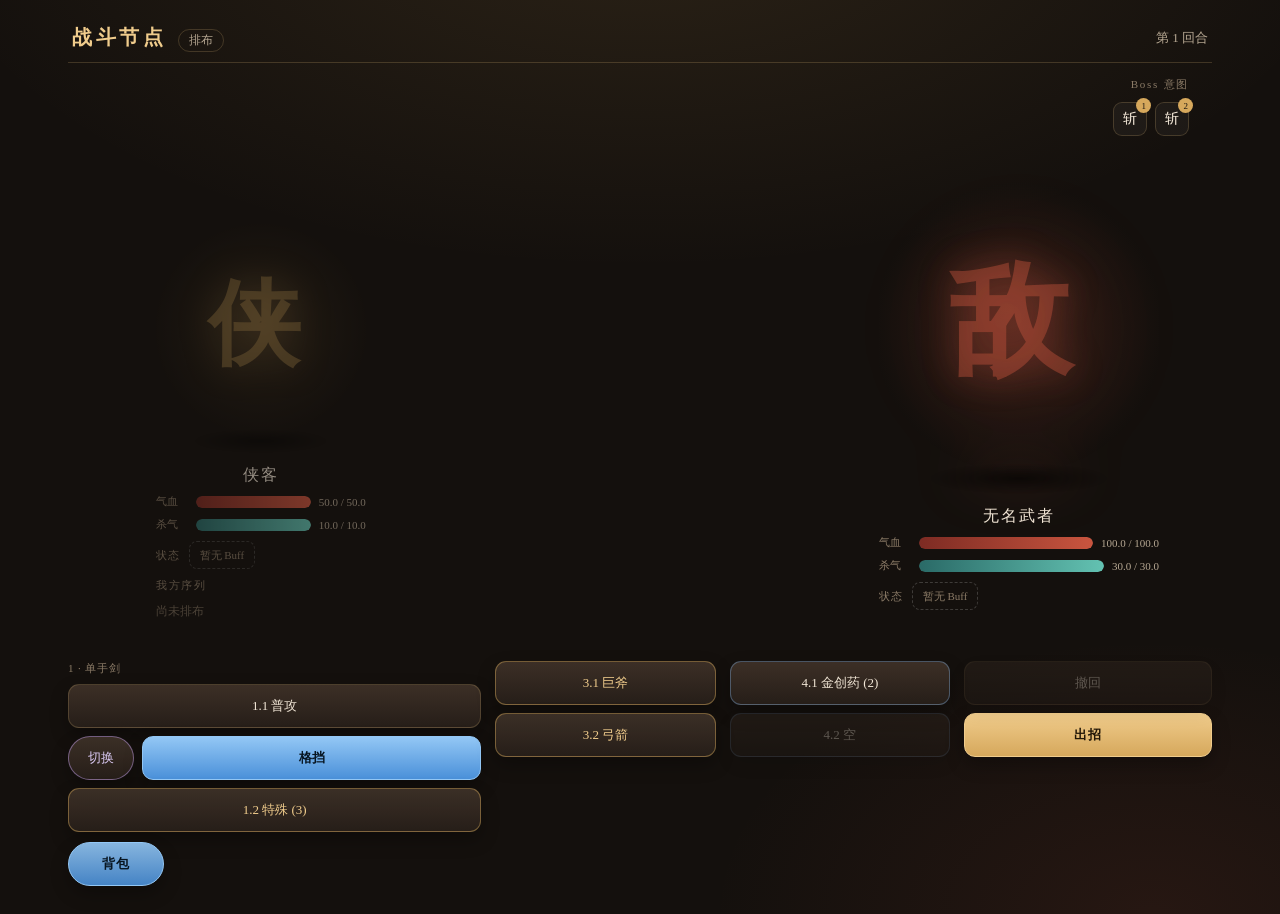
==== index.html @ 7aedd08f "feat: 战斗节点 V0.1 核心逻辑、背包与尖塔式 UI" ====
<!DOCTYPE html>
<html lang="zh-CN">
  <head>
    <meta charset="UTF-8" />
    <meta name="viewport" content="width=device-width, initial-scale=1, viewport-fit=cover" />
    <title>战斗节点</title>
    <link rel="stylesheet" href="src/styles/base.css" />
    <link rel="stylesheet" href="src/styles/battle.css" />
    <link rel="stylesheet" href="src/styles/inventory.css" />
    <link rel="stylesheet" href="src/styles/responsive.css" />
  </head>
  <body>
    <div id="app"></div>
    <script type="module" src="src/main.js"></script>
  </body>
</html>
---- src/styles/base.css ----
:root {
  --bg: #14100d;
  --bg-soft: #1f1915;
  --panel: #241d18;
  --panel-soft: #2c231d;
  --line: rgba(214, 176, 116, 0.22);
  --line-strong: rgba(214, 176, 116, 0.45);
  --ink: #f1e6d6;
  --ink-dim: #b7a893;
  --ink-muted: #8a7a66;
  --gold: #d6a85c;
  --gold-soft: #f0cc8c;
  --red: #c9553f;
  --red-deep: #7d2b23;
  --jade: #63c2b2;
  --blue: #4a90d9;
  --blue-soft: #93c7f5;
  --shadow: 0 18px 40px rgba(0, 0, 0, 0.45);
  --radius: 16px;
}

* {
  box-sizing: border-box;
}

html,
body {
  margin: 0;
  padding: 0;
}

body {
  min-height: 100vh;
  overflow-x: hidden;
  color: var(--ink);
  font-family: "Noto Serif SC", "Songti SC", "STSong", "SimSun", serif;
  background:
    radial-gradient(1200px 600px at 50% -10%, rgba(214, 168, 92, 0.12), transparent 60%),
    radial-gradient(800px 500px at 90% 100%, rgba(201, 85, 63, 0.1), transparent 55%),
    var(--bg);
}

button {
  font: inherit;
  color: inherit;
  -webkit-tap-highlight-color: transparent;
}

img {
  max-width: 100%;
}

.hidden {
  display: none !important;
}

#app {
  min-height: 100vh;
}

.boot-error {
  max-width: 720px;
  margin: 15vh auto;
  padding: 24px;
  border: 1px solid var(--line-strong);
  border-radius: var(--radius);
  background: var(--panel);
  line-height: 1.7;
}

.boot-error h1 {
  margin: 0 0 10px;
  font-size: 20px;
  color: var(--gold-soft);
}

.boot-error pre {
  margin: 0;
  white-space: pre-wrap;
  word-break: break-word;
  font-family: ui-monospace, "Cascadia Code", Consolas, monospace;
  font-size: 13px;
  color: var(--ink-dim);
}
---- src/styles/battle.css ----
.battle-shell {
  width: 100%;
  max-width: 1180px;
  min-height: 100vh;
  margin: 0 auto;
  padding: 20px 18px 28px;
  display: flex;
  flex-direction: column;
  gap: 14px;
}

/* ---- 顶栏 ---- */
.battle-header {
  display: flex;
  align-items: center;
  justify-content: space-between;
  gap: 12px;
  padding: 4px 4px 10px;
  border: none;
  border-bottom: 1px solid var(--line);
  border-radius: 0;
  background: none;
  box-shadow: none;
}

.battle-header__title {
  display: flex;
  align-items: baseline;
  gap: 12px;
  min-width: 0;
}

.battle-title {
  margin: 0;
  font-size: 20px;
  letter-spacing: 0.18em;
  color: var(--gold-soft);
  white-space: nowrap;
}

.battle-phase {
  font-size: 12px;
  padding: 2px 10px;
  border-radius: 999px;
  border: 1px solid var(--line);
  color: var(--ink-dim);
  white-space: nowrap;
}

.battle-turn {
  font-size: 13px;
  color: var(--ink-dim);
  font-variant-numeric: tabular-nums;
  white-space: nowrap;
}

.battle-header__meta {
  display: flex;
  align-items: center;
  gap: 10px;
}

/* ---- 战场：无边框立绘，玩家左下、Boss 右上 ---- */
.battle-arena {
  position: relative;
  flex: 1;
  min-height: 560px;
  padding: 0 2%;
}

.fighter {
  --portrait-w: 230px;
  position: absolute;
  display: flex;
  flex-direction: column;
  align-items: center;
  gap: 10px;
  width: min(340px, 42%);
  min-width: 0;
  transition: opacity 0.25s ease;
}

.fighter--player {
  --portrait-w: 210px;
  left: 2%;
  bottom: 0;
}

.fighter--boss {
  --portrait-w: 280px;
  right: 2%;
  top: 0;
}

.fighter__panel {
  display: flex;
  flex-direction: column;
  gap: 8px;
  width: min(100%, var(--portrait-w));
  min-width: 0;
}

.fighter.is-dim {
  opacity: 0.58;
}

/* 行动方：立绘发光，不再画框 */
.fighter.is-active .portrait {
  filter: drop-shadow(0 0 24px rgba(214, 168, 92, 0.35));
}

.fighter--boss.is-active .portrait {
  filter: drop-shadow(0 0 24px rgba(201, 85, 63, 0.38));
}

/* 受击：立绘白闪 */
.fighter.is-hit .portrait {
  animation: hit-flash 0.32s ease-out;
}

@keyframes hit-flash {
  0% {
    filter: brightness(2.4) saturate(0.4);
  }
  100% {
    filter: none;
  }
}

.fighter__head {
  display: flex;
  align-items: center;
  justify-content: center;
  gap: 8px;
}

.fighter__name {
  font-size: 16px;
  letter-spacing: 0.12em;
  color: var(--ink);
}

.badge {
  font-size: 11px;
  padding: 3px 10px;
  border-radius: 999px;
  border: 1px solid transparent;
  white-space: nowrap;
}

.badge--break {
  color: #ffd9c2;
  border-color: rgba(201, 85, 63, 0.6);
  background: rgba(201, 85, 63, 0.18);
}

.portrait {
  position: relative;
  width: min(100%, var(--portrait-w));
  aspect-ratio: 4 / 5;
  display: grid;
  place-items: center;
  overflow: visible;
  border: none;
  border-radius: 0;
  background: radial-gradient(circle at 50% 52%, rgba(214, 168, 92, 0.14), transparent 64%);
}

/* 立绘脚下的投影，替代原来的卡片边框 */
.portrait::after {
  content: "";
  position: absolute;
  left: 50%;
  bottom: 2px;
  width: 64%;
  height: 9%;
  transform: translateX(-50%);
  border-radius: 50%;
  background: radial-gradient(ellipse at center, rgba(0, 0, 0, 0.55), transparent 70%);
  pointer-events: none;
  z-index: 0;
}

.portrait__img {
  position: relative;
  z-index: 1;
  width: 100%;
  height: 100%;
  object-fit: contain;
  display: block;
}

.portrait__img.is-missing {
  display: none;
}

.portrait__fallback {
  position: relative;
  z-index: 1;
  font-size: calc(var(--portrait-w) * 0.44);
  font-weight: 700;
  letter-spacing: 0.14em;
  color: rgba(214, 168, 92, 0.38);
  text-shadow: 0 0 36px rgba(214, 168, 92, 0.25);
  user-select: none;
}

.fighter--boss .portrait {
  background: radial-gradient(circle at 50% 52%, rgba(201, 85, 63, 0.16), transparent 64%);
}

.fighter--boss .portrait__fallback {
  color: rgba(201, 85, 63, 0.42);
  text-shadow: 0 0 36px rgba(201, 85, 63, 0.28);
}

/* ---- 状态条 ---- */
.status-bars {
  display: flex;
  flex-direction: column;
  gap: 8px;
}

.stat {
  display: grid;
  grid-template-columns: 32px minmax(0, 1fr) auto;
  align-items: center;
  gap: 8px;
}

.stat__label {
  font-size: 11px;
  color: var(--ink-muted);
  white-space: nowrap;
}

.stat__track {
  height: 12px;
  border-radius: 999px;
  background: rgba(255, 255, 255, 0.07);
  overflow: hidden;
}

.stat__fill {
  height: 100%;
  width: 100%;
  border-radius: inherit;
  transition: width 0.35s ease;
}

.stat__fill--hp {
  background: linear-gradient(90deg, var(--red-deep), var(--red));
}

.stat__fill--rage {
  background: linear-gradient(90deg, #2a6a67, var(--jade));
}

.stat__value {
  font-size: 11px;
  color: var(--ink-dim);
  font-variant-numeric: tabular-nums;
  white-space: nowrap;
}

/* ---- Buff 展示位 ---- */
.fighter__buffs {
  min-width: 0;
}

.buff-bar {
  display: flex;
  align-items: center;
  gap: 8px;
  min-height: 30px;
  min-width: 0;
}

.buff-bar__title {
  font-size: 11px;
  letter-spacing: 0.12em;
  color: var(--ink-muted);
  white-space: nowrap;
}

.buff-bar__list {
  display: flex;
  flex-wrap: wrap;
  align-items: center;
  gap: 6px;
  min-width: 0;
}

.buff-bar__empty {
  display: inline-flex;
  align-items: center;
  min-height: 28px;
  padding: 0 10px;
  border: 1px dashed rgba(255, 255, 255, 0.18);
  border-radius: 8px;
  font-size: 11px;
  color: var(--ink-muted);
  outline: none;
}

.buff-chip {
  width: 30px;
  height: 30px;
  display: inline-grid;
  place-items: center;
  border-radius: 8px;
  border: 1px solid var(--line-strong);
  background: rgba(214, 168, 92, 0.14);
  color: var(--gold-soft);
  font-size: 13px;
  cursor: default;
  outline: none;
}

.buff-chip:hover,
.buff-chip:focus-visible,
.buff-bar__empty:hover,
.buff-bar__empty:focus-visible {
  border-color: var(--gold-soft);
  box-shadow: 0 0 10px rgba(214, 168, 92, 0.3);
}

/* ---- Tooltip ---- */
.tooltip {
  position: fixed;
  top: 0;
  left: 0;
  z-index: 90;
  max-width: 240px;
  padding: 8px 10px;
  border-radius: 8px;
  border: 1px solid var(--line-strong);
  background: rgba(15, 12, 10, 0.96);
  box-shadow: var(--shadow);
  font-size: 12px;
  line-height: 1.5;
  color: var(--ink);
  pointer-events: none;
  opacity: 0;
  transition: opacity 0.12s ease;
}

.tooltip.is-visible {
  opacity: 1;
}

.tooltip__line {
  white-space: nowrap;
}

.tooltip__line:first-child {
  color: var(--gold-soft);
}

.tooltip__line + .tooltip__line {
  color: var(--ink-dim);
}

/* ---- 序列 ---- */
.sequence {
  min-width: 0;
}

.sequence__title {
  font-size: 11px;
  letter-spacing: 0.16em;
  color: var(--ink-muted);
  margin-bottom: 6px;
}

.sequence__list {
  display: flex;
  flex-wrap: wrap;
  gap: 8px;
  min-height: 38px;
  padding-top: 4px;
  align-content: flex-start;
}

.sequence__empty {
  font-size: 12px;
  color: var(--ink-muted);
  opacity: 0.8;
  align-self: center;
}

.sequence-chip {
  position: relative;
  flex: 0 0 auto;
  width: 34px;
  height: 34px;
  display: inline-grid;
  place-items: center;
  border-radius: 9px;
  border: 1px solid var(--line);
  background: rgba(255, 255, 255, 0.04);
  cursor: default;
  outline: none;
}

.sequence-chip:focus-visible {
  border-color: var(--gold-soft);
}

.sequence-chip__icon {
  font-size: 14px;
  line-height: 1;
  color: var(--ink);
}

.sequence-chip__seq {
  position: absolute;
  top: -5px;
  right: -5px;
  min-width: 15px;
  height: 15px;
  padding: 0 2px;
  border-radius: 999px;
  display: inline-grid;
  place-items: center;
  font-size: 9px;
  color: #17120e;
  background: var(--gold);
  font-variant-numeric: tabular-nums;
}

.sequence-chip--special {
  border-color: rgba(214, 168, 92, 0.6);
}

.sequence-chip--special .sequence-chip__icon {
  color: var(--gold-soft);
}

.sequence-chip--defend {
  border-color: rgba(99, 194, 178, 0.5);
}

.sequence-chip--defend .sequence-chip__icon {
  color: var(--jade);
}

.sequence-chip--item {
  border-color: rgba(126, 168, 214, 0.5);
}

.sequence-chip--item .sequence-chip__icon {
  color: #9fc0e6;
}

.sequence-chip--switch {
  border-color: rgba(178, 146, 214, 0.5);
}

.sequence-chip--switch .sequence-chip__icon {
  color: #c6aae6;
}

.sequence-chip.is-current {
  animation: chip-pulse 0.55s ease-in-out infinite alternate;
  border-color: var(--gold-soft);
  background: rgba(214, 168, 92, 0.18);
}

@keyframes chip-pulse {
  from {
    box-shadow: 0 0 0 rgba(214, 168, 92, 0);
  }
  to {
    box-shadow: 0 0 14px rgba(214, 168, 92, 0.6);
  }
}

/* ---- Boss 意图：贴在立绘上方 ---- */
.fighter__intent {
  width: 100%;
}

.fighter--boss .fighter__intent .sequence__title {
  text-align: right;
}

.fighter--boss .fighter__intent .sequence__list {
  justify-content: flex-end;
}

/* ---- 飘字反馈 ---- */
.feedback-layer {
  position: fixed;
  inset: 0;
  display: flex;
  align-items: center;
  justify-content: center;
  pointer-events: none;
  z-index: 20;
}

.feedback-toast {
  position: absolute;
  padding: 7px 20px;
  border-radius: 999px;
  border: 1px solid var(--line);
  background: rgba(15, 12, 10, 0.82);
  font-size: 15px;
  letter-spacing: 0.08em;
  animation: toast-float 0.9s ease-out forwards;
}

.feedback-toast--damage {
  color: #ff9d84;
  border-color: rgba(201, 85, 63, 0.6);
}

.feedback-toast--heal {
  color: #9fe6b2;
  border-color: rgba(112, 196, 133, 0.6);
}

.feedback-toast--block {
  color: var(--jade);
  border-color: rgba(99, 194, 178, 0.6);
}

.feedback-toast--combo {
  color: var(--gold-soft);
  border-color: var(--line-strong);
  font-size: 17px;
}

.feedback-toast--skip {
  color: var(--ink-muted);
}

@keyframes toast-float {
  0% {
    opacity: 0;
    transform: translateY(14px) scale(0.92);
  }
  22% {
    opacity: 1;
    transform: translateY(0) scale(1);
  }
  100% {
    opacity: 0;
    transform: translateY(-38px) scale(1);
  }
}

/* ---- 操作面板：无外框，按钮直接浮在战场背景上 ---- */
.action-shell {
  margin-top: auto;
}

.action-panel {
  display: grid;
  grid-template-columns:
    minmax(160px, 1.5fr)
    minmax(84px, 0.8fr)
    minmax(84px, 0.8fr)
    minmax(96px, 0.9fr);
  gap: 10px 14px;
  align-items: stretch;
  padding: 10px 0 0;
  border: none;
  border-radius: 0;
  background: none;
  box-shadow: none;
}

.panel-section {
  display: flex;
  flex-direction: column;
  gap: 8px;
  min-width: 0;
}

.panel-stack {
  display: flex;
  flex-direction: column;
  gap: 8px;
  min-width: 0;
}

.panel-weapon__row {
  display: flex;
  gap: 8px;
  min-width: 0;
}

.panel-slot__title {
  font-size: 11px;
  color: var(--ink-muted);
  letter-spacing: 0.08em;
  overflow: hidden;
  text-overflow: ellipsis;
  white-space: nowrap;
}

.action-button {
  flex: 1 1 auto;
  min-width: 58px;
  min-height: 44px;
  padding: 6px 10px;
  border-radius: 11px;
  border: 1px solid var(--line);
  background: linear-gradient(180deg, rgba(64, 51, 41, 0.9), rgba(40, 32, 26, 0.9));
  box-shadow: 0 8px 18px rgba(0, 0, 0, 0.28);
  color: var(--ink);
  font-size: 13px;
  cursor: pointer;
  transition: transform 0.12s ease, border-color 0.15s ease, background 0.15s ease;
}

.action-button:hover:not(:disabled) {
  border-color: var(--line-strong);
  background: linear-gradient(180deg, rgba(80, 64, 50, 0.95), rgba(48, 38, 31, 0.95));
}

.action-button:active:not(:disabled) {
  transform: translateY(1px);
}

.action-button.is-disabled,
.action-button:disabled {
  opacity: 0.32;
  cursor: not-allowed;
}

.action-button--special {
  border-color: rgba(214, 168, 92, 0.45);
  color: var(--gold-soft);
}

.action-button--item {
  border-color: rgba(126, 168, 214, 0.4);
}

/* 切换：小圆角胶囊，夹在 1.1 与 1.2 之间 */
.action-button--switch {
  flex: 0 0 auto;
  min-width: 66px;
  border-radius: 999px;
  border-color: rgba(178, 146, 214, 0.55);
  color: #d9c8f2;
}

/* 格挡：蓝色实心，与线框图的主色按钮一致 */
.action-button--defend {
  background: linear-gradient(180deg, var(--blue-soft), var(--blue));
  border-color: var(--blue-soft);
  color: #071521;
  font-weight: 700;
}

.action-button--defend:hover:not(:disabled) {
  background: linear-gradient(180deg, #aed7fa, #5a9fe4);
  border-color: #aed7fa;
}

/* 背包：操作区左下角的小号蓝色入口 */
.action-button--bag {
  flex: 0 0 auto;
  align-self: flex-start;
  min-width: 96px;
  min-height: 44px;
  margin-top: 2px;
  border-radius: 999px;
  background: linear-gradient(180deg, rgba(147, 199, 245, 0.9), rgba(74, 144, 217, 0.9));
  border-color: var(--blue-soft);
  color: #071521;
  font-weight: 700;
  letter-spacing: 0.1em;
}

.action-button--bag:hover:not(:disabled) {
  background: linear-gradient(180deg, #aed7fa, #5a9fe4);
  border-color: #aed7fa;
}

.action-button--submit {
  background: linear-gradient(180deg, var(--gold-soft), var(--gold));
  border-color: var(--gold-soft);
  color: #221708;
  font-weight: 700;
  letter-spacing: 0.1em;
}

.action-button--submit:hover:not(:disabled) {
  background: linear-gradient(180deg, #f6d79f, var(--gold-soft));
  border-color: #f6d79f;
}

.action-button--submit:disabled {
  color: #3a2c14;
}

/* ---- 结果 ---- */
.result-overlay {
  position: fixed;
  inset: 0;
  z-index: 30;
  display: grid;
  place-items: center;
  padding: 24px;
  background: rgba(8, 6, 5, 0.8);
  backdrop-filter: blur(4px);
}

.result-card {
  width: min(360px, 100%);
  padding: 28px 24px;
  text-align: center;
  border: 1px solid var(--line-strong);
  border-radius: 20px;
  background: linear-gradient(180deg, rgba(48, 38, 31, 0.98), rgba(26, 21, 17, 0.98));
  box-shadow: var(--shadow);
}

.result-title {
  margin: 0 0 10px;
  font-size: 32px;
  letter-spacing: 0.3em;
  color: var(--gold-soft);
}

.result-desc {
  margin: 0 0 22px;
  font-size: 14px;
  color: var(--ink-dim);
}

.result-retry {
  min-width: 160px;
  min-height: 46px;
  border-radius: 12px;
  border: 1px solid var(--gold-soft);
  background: linear-gradient(180deg, var(--gold-soft), var(--gold));
  color: #221708;
  font-weight: 700;
  cursor: pointer;
}
---- src/styles/inventory.css ----
/* 背包：两栏布局 + 右键菜单，风格沿用战斗界面的暗金主题。 */

body.inventory-open {
  overflow: hidden;
}

.inventory-overlay {
  position: fixed;
  inset: 0;
  z-index: 55;
  display: flex;
  align-items: center;
  justify-content: center;
  padding: 16px;
  background: rgba(8, 6, 5, 0.72);
  backdrop-filter: blur(2px);
}

.inventory-panel {
  display: flex;
  flex-direction: column;
  width: min(960px, 100%);
  max-height: min(760px, calc(100vh - 32px));
  border: 1px solid var(--line-strong);
  border-radius: var(--radius);
  background: linear-gradient(180deg, var(--panel-soft), var(--panel));
  box-shadow: var(--shadow);
  overflow: hidden;
}

.inventory-header {
  display: flex;
  align-items: center;
  justify-content: space-between;
  gap: 12px;
  padding: 14px 16px;
  border-bottom: 1px solid var(--line);
}

.inventory-header__title {
  display: flex;
  align-items: baseline;
  gap: 10px;
  min-width: 0;
}

.inventory-header h2 {
  margin: 0;
  font-size: 18px;
  letter-spacing: 0.14em;
  color: var(--gold-soft);
  white-space: nowrap;
}

.inventory-header__hint {
  font-size: 12px;
  color: var(--ink-muted);
  overflow: hidden;
  text-overflow: ellipsis;
  white-space: nowrap;
}

.inventory-close {
  flex: 0 0 auto;
  min-width: 44px;
  min-height: 44px;
  padding: 0 14px;
  border: 1px solid var(--line);
  border-radius: 10px;
  background: rgba(255, 255, 255, 0.04);
  color: var(--ink-dim);
  cursor: pointer;
}

.inventory-close:hover,
.inventory-close:focus-visible {
  border-color: var(--gold-soft);
  color: var(--ink);
  outline: none;
}

.inventory-body {
  display: grid;
  grid-template-columns: minmax(0, 1.25fr) minmax(0, 1fr);
  gap: 14px;
  padding: 14px 16px 18px;
  min-height: 0;
  overflow: hidden;
}

.inventory-column {
  display: flex;
  flex-direction: column;
  gap: 10px;
  min-height: 0;
  min-width: 0;
}

.inventory-column--stock {
  border-right: 1px solid var(--line);
  padding-right: 14px;
}

.inventory-filters {
  display: flex;
  flex-wrap: wrap;
  gap: 6px;
  flex: 0 0 auto;
}

.inventory-filter {
  min-height: 34px;
  padding: 0 12px;
  border: 1px solid var(--line);
  border-radius: 999px;
  background: rgba(255, 255, 255, 0.03);
  color: var(--ink-dim);
  font-size: 12px;
  cursor: pointer;
}

.inventory-filter:hover {
  border-color: var(--line-strong);
  color: var(--ink);
}

.inventory-filter.is-active {
  border-color: var(--gold);
  background: rgba(214, 168, 92, 0.18);
  color: var(--gold-soft);
}

.inventory-list {
  display: flex;
  flex-direction: column;
  gap: 8px;
  margin: 0;
  padding: 0 4px 4px 0;
  list-style: none;
  overflow-y: auto;
  min-height: 0;
}

.inventory-item {
  display: grid;
  grid-template-columns: 34px minmax(0, 1fr) 36px;
  align-items: center;
  gap: 10px;
  padding: 8px 10px;
  border: 1px solid var(--line);
  border-radius: 12px;
  background: rgba(255, 255, 255, 0.03);
  cursor: pointer;
  outline: none;
}

.inventory-item:hover,
.inventory-item:focus-visible {
  border-color: var(--line-strong);
  background: rgba(255, 255, 255, 0.06);
}

.inventory-item.is-selected {
  border-color: var(--gold);
  background: rgba(214, 168, 92, 0.12);
}

.inventory-item.is-equipped .inventory-item__meta {
  color: var(--jade);
}

.inventory-item__glyph {
  width: 34px;
  height: 34px;
  display: inline-grid;
  place-items: center;
  border-radius: 9px;
  border: 1px solid var(--line-strong);
  background: rgba(214, 168, 92, 0.14);
  color: var(--gold-soft);
  font-size: 14px;
}

.inventory-item__main {
  display: flex;
  flex-direction: column;
  gap: 2px;
  min-width: 0;
}

.inventory-item__name {
  font-size: 13px;
  overflow: hidden;
  text-overflow: ellipsis;
  white-space: nowrap;
}

.inventory-item__meta {
  font-size: 11px;
  color: var(--ink-muted);
}

.inventory-item__menu {
  width: 36px;
  height: 36px;
  border: 1px solid transparent;
  border-radius: 9px;
  background: transparent;
  color: var(--ink-muted);
  font-size: 16px;
  line-height: 1;
  cursor: pointer;
}

.inventory-item__menu:hover,
.inventory-item__menu:focus-visible {
  border-color: var(--line-strong);
  color: var(--ink);
  outline: none;
}

.inventory-empty {
  margin: 0;
  padding: 18px 6px;
  color: var(--ink-muted);
  font-size: 12px;
  text-align: center;
}

.inventory-section-title {
  margin: 0;
  font-size: 12px;
  letter-spacing: 0.14em;
  color: var(--ink-muted);
}

.inventory-equipment {
  display: flex;
  flex-direction: column;
  gap: 8px;
  flex: 0 0 auto;
}

.inventory-slot {
  display: flex;
  align-items: center;
  justify-content: space-between;
  gap: 10px;
  min-height: 44px;
  padding: 8px 12px;
  border: 1px solid var(--line);
  border-radius: 11px;
  background: rgba(255, 255, 255, 0.03);
  cursor: pointer;
  outline: none;
}

.inventory-slot:hover,
.inventory-slot:focus-visible,
.inventory-slot.is-selected {
  border-color: var(--line-strong);
  background: rgba(255, 255, 255, 0.06);
}

.inventory-slot__label {
  font-size: 11px;
  color: var(--ink-muted);
  letter-spacing: 0.08em;
  white-space: nowrap;
}

.inventory-slot__value {
  font-size: 13px;
  color: var(--gold-soft);
  overflow: hidden;
  text-overflow: ellipsis;
  white-space: nowrap;
}

.inventory-accessories {
  display: flex;
  flex-direction: column;
  gap: 6px;
  flex: 0 0 auto;
}

.inventory-subtitle {
  margin: 0;
  font-size: 12px;
  letter-spacing: 0.14em;
  color: var(--ink-muted);
}

.inventory-accessory-list {
  display: flex;
  flex-wrap: wrap;
  gap: 6px;
}

.inventory-accessory-chip {
  padding: 4px 10px;
  border: 1px solid var(--line-strong);
  border-radius: 999px;
  font-size: 12px;
  color: var(--gold-soft);
}

.inventory-accessory-empty {
  display: inline-flex;
  align-items: center;
  min-height: 30px;
  padding: 0 10px;
  border: 1px dashed rgba(255, 255, 255, 0.16);
  border-radius: 8px;
  font-size: 11px;
  color: var(--ink-muted);
}

.inventory-detail {
  display: flex;
  flex-direction: column;
  gap: 8px;
  min-height: 0;
  flex: 1 1 auto;
  padding-top: 4px;
  border-top: 1px solid var(--line);
}

.inventory-tabs {
  display: flex;
  gap: 4px;
  flex: 0 0 auto;
}

.inventory-tab {
  min-height: 34px;
  padding: 0 12px;
  border: 1px solid transparent;
  border-radius: 8px;
  background: transparent;
  color: var(--ink-muted);
  font-size: 12px;
  cursor: pointer;
}

.inventory-tab:hover:not(:disabled) {
  color: var(--ink);
}

.inventory-tab.is-active {
  border-color: var(--line-strong);
  background: rgba(214, 168, 92, 0.14);
  color: var(--gold-soft);
}

.inventory-tab:disabled {
  opacity: 0.32;
  cursor: not-allowed;
}

.inventory-detail__body {
  min-height: 0;
  overflow-y: auto;
  padding-right: 4px;
}

.inventory-detail__head {
  display: flex;
  align-items: baseline;
  justify-content: space-between;
  gap: 10px;
  margin-bottom: 8px;
}

.inventory-detail__head strong {
  font-size: 15px;
  color: var(--gold-soft);
}

.inventory-detail__head span {
  font-size: 11px;
  color: var(--ink-muted);
}

.inventory-detail__line {
  margin: 0 0 6px;
  font-size: 12px;
  line-height: 1.6;
  color: var(--ink-dim);
}

.inventory-detail__note {
  margin: 8px 0 0;
  padding: 14px 12px;
  border: 1px dashed rgba(255, 255, 255, 0.16);
  border-radius: 10px;
  font-size: 12px;
  color: var(--ink-muted);
  text-align: center;
}

/* ---- 右键菜单 ---- */
.inventory-menu {
  position: fixed;
  top: 0;
  left: 0;
  z-index: 80;
  display: flex;
  flex-direction: column;
  min-width: 128px;
  padding: 5px;
  border: 1px solid var(--line-strong);
  border-radius: 10px;
  background: rgba(28, 22, 18, 0.98);
  box-shadow: var(--shadow);
}

.inventory-menu__item {
  min-height: 38px;
  padding: 0 12px;
  border: none;
  border-radius: 7px;
  background: transparent;
  color: var(--ink);
  font-size: 13px;
  text-align: left;
  cursor: pointer;
}

.inventory-menu__item:hover:not(:disabled) {
  background: rgba(214, 168, 92, 0.18);
  color: var(--gold-soft);
}

.inventory-menu__item:disabled {
  color: var(--ink-muted);
  opacity: 0.55;
  cursor: not-allowed;
}

@media (max-width: 720px) {
  .inventory-overlay {
    padding: 0;
    align-items: stretch;
  }

  .inventory-panel {
    width: 100%;
    max-height: none;
    height: 100%;
    border-radius: 0;
  }

  .inventory-body {
    grid-template-columns: minmax(0, 1fr);
    overflow-y: auto;
    padding: 12px;
  }

  .inventory-column--stock {
    border-right: none;
    padding-right: 0;
    max-height: 48vh;
  }

  .inventory-header__hint {
    display: none;
  }
}
---- src/styles/responsive.css ----
@media (max-width: 860px) {
  .battle-arena {
    display: flex;
    flex-direction: column;
    gap: 28px;
    min-height: 0;
    padding: 0;
  }

  .fighter {
    position: static;
    width: 100%;
    max-width: 420px;
  }

  .fighter--player {
    --portrait-w: 190px;
    align-self: flex-start;
  }

  .fighter--boss {
    --portrait-w: 230px;
    align-self: flex-end;
  }

  .action-panel {
    grid-template-columns:
      minmax(0, 1.5fr)
      minmax(0, 0.8fr)
      minmax(0, 0.8fr)
      minmax(0, 0.9fr);
    gap: 10px;
  }
}

@media (max-width: 480px) {
  .battle-shell {
    padding: 10px 10px 18px;
    gap: 10px;
  }

  .battle-title {
    font-size: 17px;
    letter-spacing: 0.1em;
  }

  .action-panel {
    grid-template-columns: minmax(0, 1.4fr) minmax(0, 1fr);
  }

  .fighter--player {
    --portrait-w: 150px;
  }

  .fighter--boss {
    --portrait-w: 185px;
  }

  .action-button {
    flex: 1 1 auto;
    min-width: 0;
    font-size: 12px;
    padding: 6px 8px;
  }

  .feedback-toast {
    font-size: 14px;
  }
}

@media (prefers-reduced-motion: reduce) {
  * {
    animation-duration: 0.01ms !important;
    transition-duration: 0.01ms !important;
  }
}
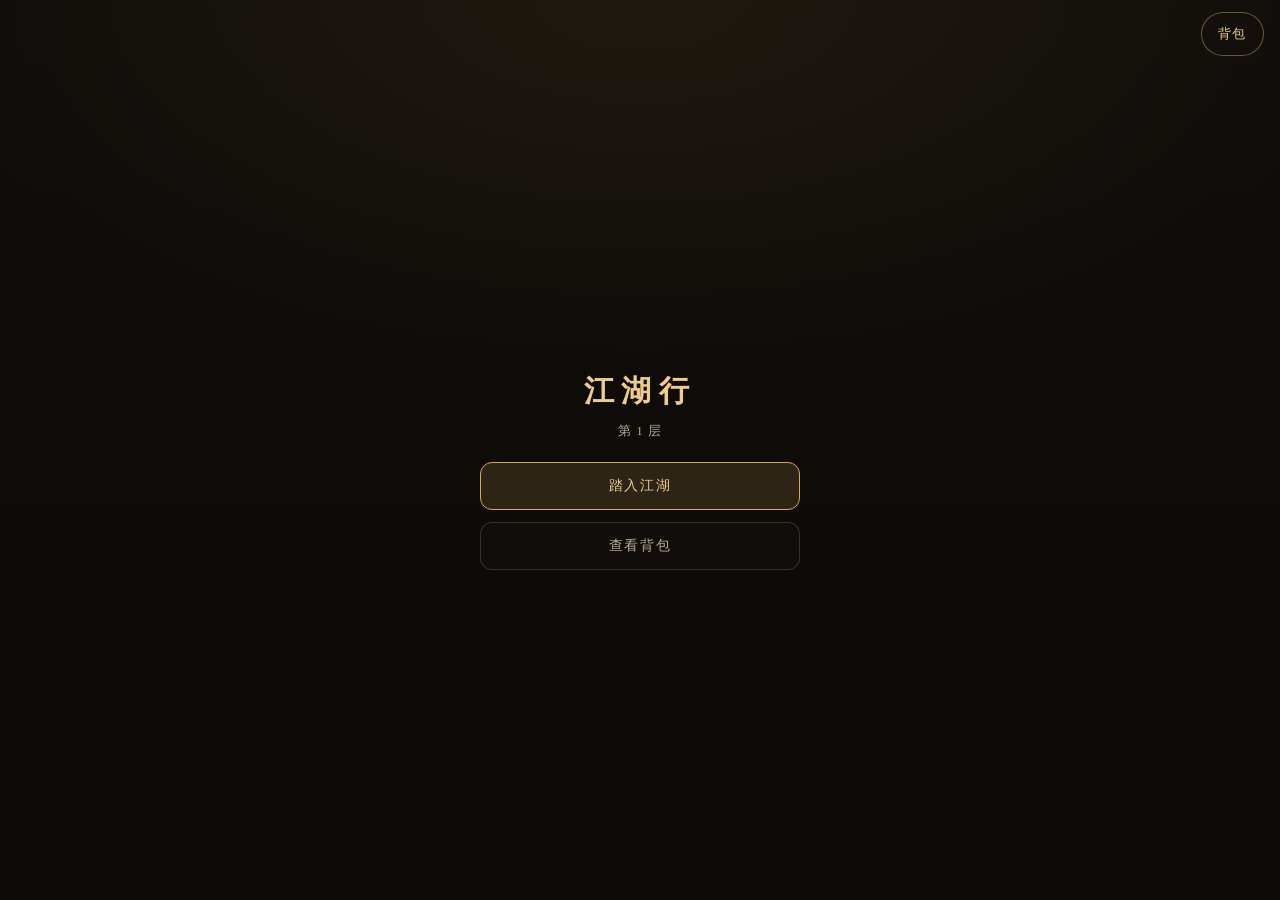
==== commit 1f0ed581: "feat: 完成 P0 场景骨架与全局背包，同步外围系统规则" ====
--- a/index.html
+++ b/index.html
@@ -3,10 +3,11 @@
   <head>
     <meta charset="UTF-8" />
     <meta name="viewport" content="width=device-width, initial-scale=1, viewport-fit=cover" />
-    <title>战斗节点</title>
+    <title>武侠肉鸽</title>
     <link rel="stylesheet" href="src/styles/base.css" />
     <link rel="stylesheet" href="src/styles/battle.css" />
     <link rel="stylesheet" href="src/styles/inventory.css" />
+    <link rel="stylesheet" href="src/styles/scenes.css" />
     <link rel="stylesheet" href="src/styles/responsive.css" />
   </head>
   <body>
--- a/src/styles/scenes.css
+++ b/src/styles/scenes.css
@@ -0,0 +1,222 @@
+/* 场景外壳：背景层、内容层、转场遮罩与全局背包入口。 */
+
+.scene-shell {
+  position: relative;
+  display: flex;
+  flex-direction: column;
+  min-height: 100vh;
+}
+
+/* ---- 背景层 ---- */
+.scene-bg {
+  position: fixed;
+  inset: 0;
+  z-index: 0;
+  background-color: var(--bg);
+  background-position: center;
+  background-repeat: no-repeat;
+  background-size: cover;
+}
+
+.scene-bg__veil {
+  position: fixed;
+  inset: 0;
+  z-index: 1;
+  pointer-events: none;
+  background:
+    radial-gradient(1200px 620px at 50% 0%, rgba(214, 168, 92, 0.08), transparent 62%),
+    linear-gradient(180deg, rgba(10, 8, 6, 0.42), rgba(10, 8, 6, 0.78));
+}
+
+/* ---- 内容层 ---- */
+.scene-layer-host {
+  position: relative;
+  z-index: 2;
+  flex: 1 1 auto;
+  width: 100%;
+}
+
+.scene-layer {
+  display: none;
+  width: 100%;
+  min-height: 100vh;
+}
+
+.scene-layer.is-active {
+  display: block;
+}
+
+/* ---- 顶栏与全局背包入口 ---- */
+.scene-topbar {
+  position: fixed;
+  top: 0;
+  right: 0;
+  z-index: 20;
+  display: flex;
+  gap: 8px;
+  padding: 12px 16px;
+  padding-top: max(12px, env(safe-area-inset-top));
+  padding-right: max(16px, env(safe-area-inset-right));
+}
+
+.scene-shell[data-scene="battle"] .scene-topbar {
+  display: none;
+}
+
+.scene-bag-button {
+  min-width: 44px;
+  min-height: 44px;
+  padding: 0 16px;
+  border: 1px solid var(--line-strong);
+  border-radius: 999px;
+  background: rgba(20, 16, 13, 0.72);
+  color: var(--gold-soft);
+  font-size: 13px;
+  letter-spacing: 0.12em;
+  cursor: pointer;
+  backdrop-filter: blur(4px);
+}
+
+.scene-bag-button:hover,
+.scene-bag-button:focus-visible {
+  border-color: var(--gold-soft);
+  color: var(--ink);
+  outline: none;
+}
+
+/* ---- 转场遮罩 ---- */
+.scene-transition {
+  position: fixed;
+  inset: 0;
+  z-index: 50;
+  display: grid;
+  place-items: center;
+  background: rgba(8, 6, 5, 0.94);
+  opacity: 0;
+  pointer-events: none;
+  transition: opacity var(--scene-transition-ms, 320ms) ease;
+}
+
+.scene-transition.is-visible {
+  opacity: 1;
+  pointer-events: auto;
+}
+
+.scene-transition__inner {
+  display: flex;
+  flex-direction: column;
+  align-items: center;
+  gap: 16px;
+}
+
+.scene-transition__spinner {
+  width: 30px;
+  height: 30px;
+  border: 2px solid rgba(214, 168, 92, 0.24);
+  border-top-color: var(--gold-soft);
+  border-radius: 50%;
+  animation: scene-spin 0.9s linear infinite;
+}
+
+.scene-transition__text {
+  font-size: 13px;
+  letter-spacing: 0.28em;
+  color: var(--gold-soft);
+}
+
+@keyframes scene-spin {
+  to {
+    transform: rotate(360deg);
+  }
+}
+
+/* ---- 场景空壳通用布局 ---- */
+.scene-page {
+  display: flex;
+  flex-direction: column;
+  align-items: center;
+  justify-content: center;
+  gap: 22px;
+  width: min(560px, calc(100% - 32px));
+  min-height: 100vh;
+  margin: 0 auto;
+  padding: 88px 20px 48px;
+  text-align: center;
+}
+
+.scene-page__head {
+  display: flex;
+  flex-direction: column;
+  gap: 10px;
+  align-items: center;
+}
+
+.scene-page__title {
+  margin: 0;
+  font-size: 30px;
+  letter-spacing: 0.24em;
+  color: var(--gold-soft);
+}
+
+.scene-page__subtitle {
+  margin: 0;
+  font-size: 13px;
+  letter-spacing: 0.08em;
+  color: var(--ink-dim);
+}
+
+.scene-page__actions {
+  display: flex;
+  flex-direction: column;
+  gap: 12px;
+  width: min(320px, 100%);
+}
+
+.scene-action {
+  min-height: 48px;
+  padding: 0 18px;
+  border: 1px solid var(--line);
+  border-radius: 12px;
+  background: rgba(20, 16, 13, 0.66);
+  color: var(--ink-dim);
+  font-size: 14px;
+  letter-spacing: 0.12em;
+  cursor: pointer;
+  backdrop-filter: blur(4px);
+  transition: border-color 0.18s ease, color 0.18s ease, background 0.18s ease;
+}
+
+.scene-action:hover,
+.scene-action:focus-visible {
+  border-color: var(--line-strong);
+  color: var(--ink);
+  outline: none;
+}
+
+.scene-action--primary {
+  border-color: var(--gold);
+  background: rgba(214, 168, 92, 0.16);
+  color: var(--gold-soft);
+}
+
+.scene-action--primary:hover,
+.scene-action--primary:focus-visible {
+  border-color: var(--gold-soft);
+  background: rgba(214, 168, 92, 0.26);
+}
+
+/* 战斗结算卡的「返回地图」按钮：复用 result-retry 外观，单独占一行。 */
+.result-card .result-retry[data-battle-return] {
+  display: block;
+  margin: 12px auto 0;
+}
+
+@media (max-width: 720px) {
+  .scene-page {
+    padding-top: 80px;
+  }
+
+  .scene-page__title {
+    font-size: 26px;
+  }
+}
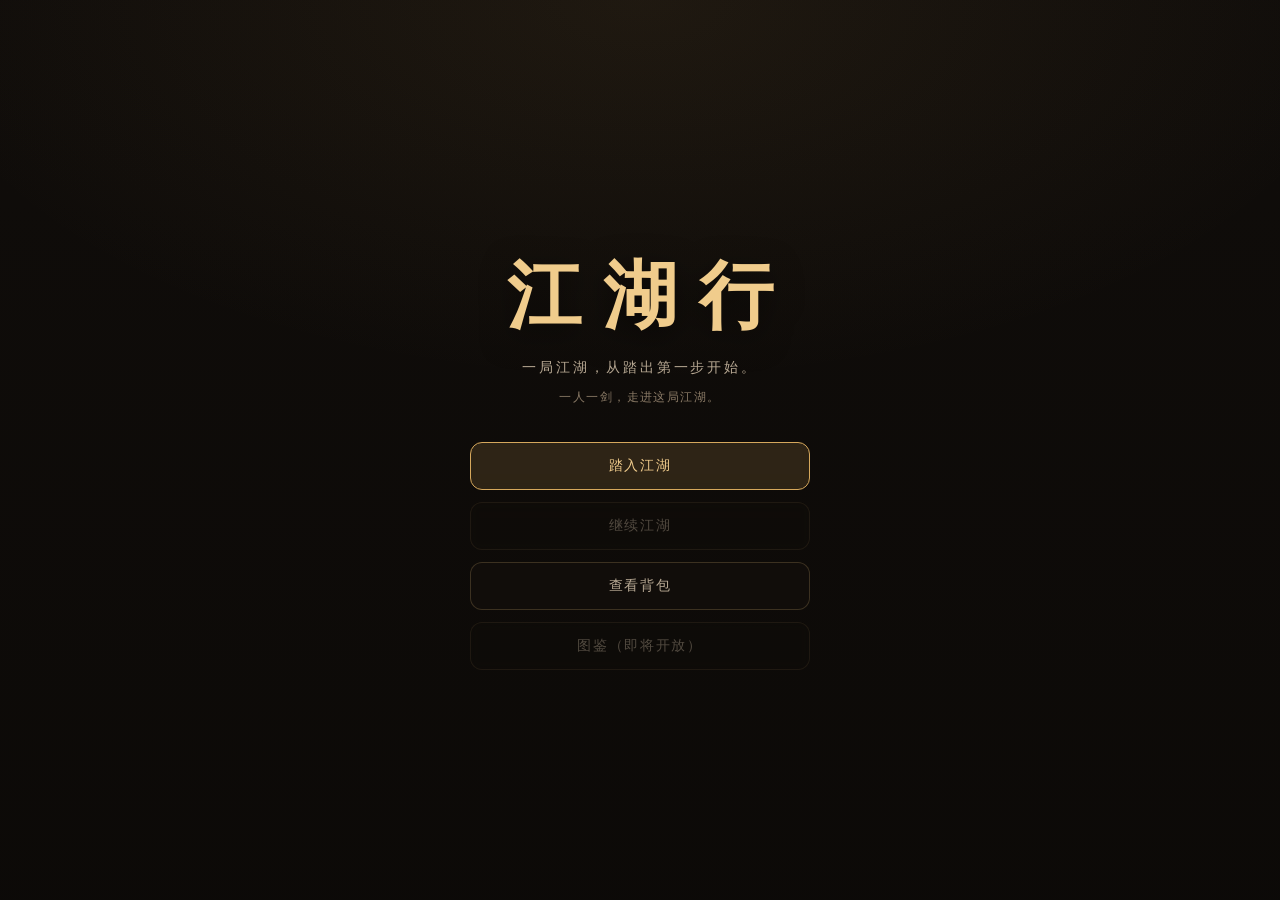
==== commit 5c8b6153: "feat: 落地 P0-P3 页面骨架与全局浮层，补最小外围配置" ====
--- a/index.html
+++ b/index.html
@@ -8,6 +8,9 @@
     <link rel="stylesheet" href="src/styles/battle.css" />
     <link rel="stylesheet" href="src/styles/inventory.css" />
     <link rel="stylesheet" href="src/styles/scenes.css" />
+    <link rel="stylesheet" href="src/styles/hud.css" />
+    <link rel="stylesheet" href="src/styles/map.css" />
+    <link rel="stylesheet" href="src/styles/modals.css" />
     <link rel="stylesheet" href="src/styles/responsive.css" />
   </head>
   <body>
--- a/src/styles/scenes.css
+++ b/src/styles/scenes.css
@@ -46,42 +46,60 @@
   display: block;
 }
 
-/* ---- 顶栏与全局背包入口 ---- */
-.scene-topbar {
-  position: fixed;
-  top: 0;
-  right: 0;
-  z-index: 20;
+/* ---- 首页 ---- */
+.home-scene {
+  position: relative;
+  z-index: 2;
   display: flex;
-  gap: 8px;
-  padding: 12px 16px;
-  padding-top: max(12px, env(safe-area-inset-top));
-  padding-right: max(16px, env(safe-area-inset-right));
+  flex-direction: column;
+  align-items: center;
+  justify-content: center;
+  gap: 36px;
+  min-height: 100vh;
+  padding: 64px 20px 48px;
+  text-align: center;
 }
 
-.scene-shell[data-scene="battle"] .scene-topbar {
-  display: none;
+.home-scene__hero {
+  display: flex;
+  flex-direction: column;
+  align-items: center;
+  gap: 12px;
 }
 
-.scene-bag-button {
-  min-width: 44px;
-  min-height: 44px;
-  padding: 0 16px;
-  border: 1px solid var(--line-strong);
-  border-radius: 999px;
-  background: rgba(20, 16, 13, 0.72);
+.home-scene__title {
+  margin: 0;
+  font-size: clamp(40px, 9vw, 74px);
+  letter-spacing: 0.3em;
+  text-indent: 0.3em;
   color: var(--gold-soft);
-  font-size: 13px;
-  letter-spacing: 0.12em;
-  cursor: pointer;
-  backdrop-filter: blur(4px);
+  text-shadow: 0 8px 30px rgba(0, 0, 0, 0.55);
 }
 
-.scene-bag-button:hover,
-.scene-bag-button:focus-visible {
-  border-color: var(--gold-soft);
-  color: var(--ink);
-  outline: none;
+.home-scene__subtitle {
+  margin: 0;
+  font-size: 14px;
+  letter-spacing: 0.2em;
+  color: var(--ink-dim);
+}
+
+.home-scene__tagline {
+  margin: 0;
+  font-size: 12px;
+  letter-spacing: 0.12em;
+  color: var(--ink-muted);
+}
+
+.home-scene__actions {
+  display: flex;
+  flex-direction: column;
+  gap: 12px;
+  width: min(340px, 100%);
+}
+
+.home-scene__actions .scene-action:disabled {
+  opacity: 0.4;
+  cursor: not-allowed;
 }
 
 /* ---- 转场遮罩 ---- */
@@ -130,48 +148,7 @@
   }
 }
 
-/* ---- 场景空壳通用布局 ---- */
-.scene-page {
-  display: flex;
-  flex-direction: column;
-  align-items: center;
-  justify-content: center;
-  gap: 22px;
-  width: min(560px, calc(100% - 32px));
-  min-height: 100vh;
-  margin: 0 auto;
-  padding: 88px 20px 48px;
-  text-align: center;
-}
-
-.scene-page__head {
-  display: flex;
-  flex-direction: column;
-  gap: 10px;
-  align-items: center;
-}
-
-.scene-page__title {
-  margin: 0;
-  font-size: 30px;
-  letter-spacing: 0.24em;
-  color: var(--gold-soft);
-}
-
-.scene-page__subtitle {
-  margin: 0;
-  font-size: 13px;
-  letter-spacing: 0.08em;
-  color: var(--ink-dim);
-}
-
-.scene-page__actions {
-  display: flex;
-  flex-direction: column;
-  gap: 12px;
-  width: min(320px, 100%);
-}
-
+/* ---- 通用场景按钮 ---- */
 .scene-action {
   min-height: 48px;
   padding: 0 18px;
@@ -212,11 +189,8 @@
 }
 
 @media (max-width: 720px) {
-  .scene-page {
-    padding-top: 80px;
-  }
-
-  .scene-page__title {
-    font-size: 26px;
+  .home-scene {
+    gap: 28px;
+    padding-top: 48px;
   }
 }
--- a/src/styles/hud.css
+++ b/src/styles/hud.css
@@ -0,0 +1,164 @@
+/* 顶部 HUD：除首页外所有场景显示，数据全部来自 HudSnapshot。 */
+
+.scene-hud {
+  position: fixed;
+  top: 0;
+  left: 0;
+  right: 0;
+  z-index: 30;
+}
+
+.scene-shell[data-scene="home"] .scene-hud {
+  display: none;
+}
+
+.hud {
+  display: flex;
+  align-items: center;
+  flex-wrap: wrap;
+  gap: 10px 14px;
+  padding: 10px max(16px, env(safe-area-inset-right)) 10px max(16px, env(safe-area-inset-left));
+  border-bottom: 1px solid var(--line);
+  background: linear-gradient(180deg, rgba(10, 8, 6, 0.94), rgba(10, 8, 6, 0.62));
+  backdrop-filter: blur(6px);
+}
+
+.hud__button,
+.hud__avatar {
+  min-height: 40px;
+  border: 1px solid var(--line-strong);
+  border-radius: 999px;
+  background: rgba(20, 16, 13, 0.72);
+  color: var(--gold-soft);
+  font-size: 12px;
+  letter-spacing: 0.08em;
+  padding: 0 14px;
+  cursor: pointer;
+}
+
+.hud__avatar {
+  width: 40px;
+  min-width: 40px;
+  padding: 0;
+  border-radius: 50%;
+  font-size: 16px;
+}
+
+.hud__button:hover,
+.hud__button:focus-visible,
+.hud__avatar:hover,
+.hud__avatar:focus-visible {
+  border-color: var(--gold-soft);
+  color: var(--ink);
+  outline: none;
+}
+
+.hud__bars {
+  display: flex;
+  flex-direction: column;
+  gap: 6px;
+  flex: 1 1 240px;
+  min-width: 180px;
+}
+
+.hud__bar {
+  display: flex;
+  align-items: center;
+  gap: 8px;
+  font-size: 11px;
+  color: var(--ink-muted);
+}
+
+.hud__bar-label {
+  min-width: 28px;
+}
+
+.hud__bar-track {
+  position: relative;
+  flex: 1 1 auto;
+  height: 7px;
+  border: 1px solid var(--line);
+  border-radius: 999px;
+  background: rgba(0, 0, 0, 0.38);
+  overflow: hidden;
+}
+
+.hud__bar-fill {
+  display: block;
+  height: 100%;
+  width: 100%;
+  border-radius: 999px;
+  transition: width 0.24s ease;
+}
+
+.hud__bar--hp .hud__bar-fill {
+  background: linear-gradient(90deg, var(--red-deep), var(--red));
+}
+
+.hud__bar--rage .hud__bar-fill {
+  background: linear-gradient(90deg, #8a6a2f, var(--gold-soft));
+}
+
+.hud__bar-value {
+  min-width: 52px;
+  text-align: right;
+  color: var(--ink-dim);
+  font-variant-numeric: tabular-nums;
+}
+
+.hud__gold,
+.hud__chip {
+  display: inline-flex;
+  align-items: baseline;
+  gap: 6px;
+  padding: 4px 10px;
+  border: 1px solid var(--line);
+  border-radius: 999px;
+  background: rgba(20, 16, 13, 0.6);
+  font-size: 12px;
+  color: var(--ink-dim);
+}
+
+.hud__gold strong,
+.hud__chip-value {
+  color: var(--gold-soft);
+  font-variant-numeric: tabular-nums;
+}
+
+.hud__enhance {
+  display: flex;
+  gap: 6px;
+  flex-wrap: wrap;
+}
+
+.hud__chip--normalWeapon {
+  border-color: rgba(214, 168, 92, 0.42);
+}
+
+.hud__chip--specialWeapon {
+  border-color: rgba(99, 194, 178, 0.42);
+}
+
+.hud__chip--item {
+  border-color: rgba(201, 85, 63, 0.42);
+}
+
+/* 战斗界面自身有标题栏，补出 HUD 高度避免遮挡。 */
+.scene-shell[data-scene="battle"] .battle-shell {
+  padding-top: 96px;
+}
+
+@media (max-width: 720px) {
+  .hud__bars {
+    order: 10;
+    flex-basis: 100%;
+  }
+
+  .hud__bar-value {
+    min-width: 44px;
+  }
+
+  .scene-shell[data-scene="battle"] .battle-shell {
+    padding-top: 118px;
+  }
+}
--- a/src/styles/map.css
+++ b/src/styles/map.css
@@ -0,0 +1,146 @@
+/* 路线图：自下而上的节点分叉，节点只负责展示与点击意图。 */
+
+.map-scene {
+  position: relative;
+  z-index: 2;
+  display: flex;
+  flex-direction: column;
+  align-items: center;
+  gap: 12px;
+  min-height: 100vh;
+  padding: 96px 16px 32px;
+}
+
+.map-scene__head {
+  text-align: center;
+}
+
+.map-scene__title {
+  margin: 0;
+  font-size: 26px;
+  letter-spacing: 0.24em;
+  color: var(--gold-soft);
+}
+
+.map-scene__subtitle {
+  margin: 6px 0 0;
+  font-size: 12px;
+  letter-spacing: 0.16em;
+  color: var(--ink-muted);
+}
+
+.map-scene__hint {
+  margin: 0;
+  font-size: 12px;
+  color: var(--ink-muted);
+}
+
+.map-scene__board {
+  display: flex;
+  flex-direction: column;
+  gap: 22px;
+  width: min(720px, 100%);
+  margin: 6px 0;
+}
+
+.map-scene__row {
+  position: relative;
+  display: flex;
+  justify-content: center;
+  gap: clamp(18px, 8vw, 64px);
+}
+
+.map-scene__row:not(:last-child)::after {
+  content: "";
+  position: absolute;
+  left: 50%;
+  bottom: -22px;
+  width: 1px;
+  height: 22px;
+  background: linear-gradient(180deg, var(--line-strong), transparent);
+}
+
+.map-node {
+  position: relative;
+  display: grid;
+  place-items: center;
+  width: 56px;
+  height: 56px;
+  border: 1px solid var(--line-strong);
+  border-radius: 50%;
+  background: radial-gradient(circle at 50% 35%, rgba(44, 35, 29, 0.95), rgba(20, 16, 13, 0.95));
+  color: var(--ink-dim);
+  font-size: 18px;
+  letter-spacing: 0;
+  cursor: default;
+  transition: transform 0.16s ease, border-color 0.16s ease, box-shadow 0.16s ease;
+}
+
+.map-node:disabled {
+  opacity: 0.45;
+}
+
+.map-node.is-available {
+  border-color: var(--gold-soft);
+  color: var(--gold-soft);
+  box-shadow: 0 0 0 3px rgba(214, 168, 92, 0.16), 0 8px 20px rgba(0, 0, 0, 0.35);
+  cursor: pointer;
+}
+
+.map-node.is-available:hover,
+.map-node.is-available:focus-visible {
+  transform: translateY(-2px);
+  outline: none;
+}
+
+.map-node--battle .map-node__glyph {
+  color: var(--red);
+}
+
+.map-node--boss {
+  width: 68px;
+  height: 68px;
+  border-width: 2px;
+  border-color: var(--red);
+}
+
+.map-node--boss .map-node__glyph {
+  color: var(--red);
+  font-size: 22px;
+}
+
+.map-node--event .map-node__glyph {
+  color: #b79cf0;
+}
+
+.map-node--chest .map-node__glyph {
+  color: var(--gold-soft);
+}
+
+.map-node--shop .map-node__glyph {
+  color: var(--jade);
+}
+
+.map-node.is-completed {
+  opacity: 0.38;
+}
+
+.map-node.is-current {
+  box-shadow: 0 0 0 3px rgba(99, 194, 178, 0.32);
+}
+
+.map-node__badge {
+  position: absolute;
+  bottom: -18px;
+  padding: 1px 8px;
+  border-radius: 999px;
+  background: rgba(20, 16, 13, 0.9);
+  border: 1px solid var(--line);
+  color: var(--jade);
+  font-size: 10px;
+  white-space: nowrap;
+}
+
+.map-scene__footer {
+  margin-top: 8px;
+}
--- a/src/styles/modals.css
+++ b/src/styles/modals.css
@@ -0,0 +1,639 @@
+/* 全局浮层：遮罩、面板与六个浮层内容。视觉组件统一收口在这里。 */
+
+.overlay-host {
+  position: relative;
+  z-index: 60;
+}
+
+.overlay-mask {
+  position: fixed;
+  inset: 0;
+  z-index: 60;
+  display: flex;
+  align-items: center;
+  justify-content: center;
+  padding: 16px;
+  background: rgba(8, 6, 5, 0.74);
+  backdrop-filter: blur(3px);
+}
+
+.overlay-panel {
+  display: flex;
+  flex-direction: column;
+  width: min(1040px, 100%);
+  max-height: min(860px, calc(100vh - 32px));
+  border: 1px solid var(--line-strong);
+  border-radius: var(--radius);
+  background: linear-gradient(180deg, var(--panel-soft), var(--panel));
+  box-shadow: var(--shadow);
+  overflow: hidden;
+}
+
+.overlay-header {
+  display: flex;
+  align-items: center;
+  justify-content: space-between;
+  gap: 12px;
+  padding: 12px 16px;
+  border-bottom: 1px solid var(--line);
+}
+
+.overlay-title {
+  margin: 0;
+  font-size: 17px;
+  letter-spacing: 0.18em;
+  color: var(--gold-soft);
+}
+
+.overlay-close {
+  min-height: 36px;
+  padding: 0 14px;
+  border: 1px solid var(--line);
+  border-radius: 999px;
+  background: rgba(20, 16, 13, 0.6);
+  color: var(--ink-dim);
+  font-size: 12px;
+  cursor: pointer;
+}
+
+.overlay-close:hover,
+.overlay-close:focus-visible {
+  border-color: var(--gold-soft);
+  color: var(--ink);
+  outline: none;
+}
+
+.overlay-body {
+  padding: 16px;
+  overflow: auto;
+}
+
+.overlay-button {
+  min-height: 40px;
+  padding: 0 14px;
+  border: 1px solid var(--line);
+  border-radius: 10px;
+  background: rgba(20, 16, 13, 0.62);
+  color: var(--ink-dim);
+  font-size: 13px;
+  letter-spacing: 0.06em;
+  cursor: pointer;
+  transition: border-color 0.16s ease, color 0.16s ease, background 0.16s ease;
+}
+
+.overlay-button:hover:not(:disabled),
+.overlay-button:focus-visible:not(:disabled) {
+  border-color: var(--gold-soft);
+  color: var(--ink);
+  outline: none;
+}
+
+.overlay-button:disabled {
+  opacity: 0.45;
+  cursor: not-allowed;
+}
+
+.overlay-button--primary {
+  border-color: var(--gold);
+  background: rgba(214, 168, 92, 0.16);
+  color: var(--gold-soft);
+}
+
+.overlay-muted {
+  margin: 0;
+  color: var(--ink-muted);
+  font-size: 12px;
+}
+
+/* ---- 事件 ---- */
+.event-modal {
+  display: grid;
+  grid-template-columns: minmax(180px, 260px) minmax(0, 1fr);
+  gap: 18px;
+}
+
+.event-modal__figure {
+  position: relative;
+  min-height: 220px;
+  border: 1px solid var(--line);
+  border-radius: 12px;
+  background:
+    radial-gradient(circle at 50% 30%, rgba(214, 168, 92, 0.18), transparent 62%),
+    linear-gradient(160deg, #2c231d, #171310);
+  overflow: hidden;
+}
+
+.event-modal__figure img {
+  width: 100%;
+  height: 100%;
+  object-fit: cover;
+  display: block;
+}
+
+.event-modal__figure.is-missing img {
+  display: none;
+}
+
+.event-modal__content {
+  display: flex;
+  flex-direction: column;
+  gap: 12px;
+  min-width: 0;
+}
+
+.event-modal__title {
+  margin: 0;
+  font-size: 18px;
+  letter-spacing: 0.12em;
+  color: var(--gold-soft);
+}
+
+.event-modal__desc {
+  margin: 0;
+  max-height: 260px;
+  overflow: auto;
+  line-height: 1.9;
+  font-size: 14px;
+  color: var(--ink-dim);
+}
+
+.event-modal__hint {
+  margin: 0;
+  font-size: 12px;
+  letter-spacing: 0.2em;
+  color: var(--ink-muted);
+}
+
+.event-modal__choices {
+  display: flex;
+  flex-direction: column;
+  gap: 10px;
+}
+
+.event-modal__effects {
+  margin: 0;
+  padding-left: 18px;
+  color: var(--gold-soft);
+  font-size: 13px;
+  line-height: 1.9;
+}
+
+.event-modal__content--result {
+  grid-column: 1 / -1;
+  max-width: 640px;
+  margin: 0 auto;
+}
+
+/* ---- 宝箱 ---- */
+.chest-modal {
+  display: flex;
+  flex-direction: column;
+  align-items: center;
+  gap: 12px;
+  padding: 8px 0 4px;
+}
+
+.chest-modal__stage {
+  position: relative;
+  display: grid;
+  place-items: center;
+  width: min(320px, 100%);
+  min-height: 220px;
+  border: 1px solid var(--line);
+  border-radius: 16px;
+  background:
+    radial-gradient(circle at 50% 40%, rgba(214, 168, 92, 0.18), transparent 60%),
+    linear-gradient(160deg, #2c231d, #171310);
+  cursor: pointer;
+}
+
+.chest-modal__image {
+  position: relative;
+  z-index: 1;
+  max-height: 200px;
+}
+
+.chest-modal__stage.is-missing .chest-modal__image {
+  display: none;
+}
+
+.chest-modal__glyph {
+  position: absolute;
+  font-size: 76px;
+  color: rgba(240, 204, 140, 0.5);
+}
+
+.chest-modal__stage.is-open .chest-modal__glyph {
+  transform: scale(1.06);
+  transition: transform 0.3s ease;
+}
+
+.chest-modal__name {
+  margin: 0;
+  font-size: 14px;
+  letter-spacing: 0.16em;
+  color: var(--ink-dim);
+}
+
+.chest-modal__rewards {
+  display: flex;
+  flex-direction: column;
+  align-items: center;
+  gap: 8px;
+}
+
+.chest-modal__rewards h4 {
+  margin: 0;
+  font-size: 13px;
+  letter-spacing: 0.16em;
+  color: var(--ink-muted);
+}
+
+.chest-modal__rewards ul {
+  margin: 0;
+  padding: 0;
+  list-style: none;
+  color: var(--gold-soft);
+  font-size: 13px;
+  line-height: 1.9;
+  text-align: center;
+}
+
+/* ---- 商店 ---- */
+.shop-modal {
+  display: flex;
+  flex-direction: column;
+  gap: 12px;
+}
+
+.shop-modal__head {
+  display: flex;
+  align-items: baseline;
+  gap: 12px;
+  font-size: 13px;
+  color: var(--ink-dim);
+}
+
+.shop-modal__gold {
+  color: var(--gold-soft);
+}
+
+.shop-modal__columns {
+  display: grid;
+  grid-template-columns: repeat(3, minmax(0, 1fr));
+  gap: 12px;
+}
+
+.shop-modal__column {
+  display: flex;
+  flex-direction: column;
+  gap: 10px;
+  padding: 12px;
+  border: 1px solid var(--line);
+  border-radius: 12px;
+  background: rgba(20, 16, 13, 0.5);
+}
+
+.shop-modal__column h4 {
+  margin: 0;
+  font-size: 14px;
+  letter-spacing: 0.14em;
+  color: var(--gold-soft);
+}
+
+.shop-modal__offers {
+  display: flex;
+  flex-direction: column;
+  gap: 8px;
+  flex: 1 1 auto;
+}
+
+.shop-offer {
+  display: flex;
+  align-items: center;
+  justify-content: space-between;
+  gap: 8px;
+  padding-bottom: 8px;
+  border-bottom: 1px dashed var(--line);
+}
+
+.shop-offer__name {
+  font-size: 13px;
+  color: var(--ink-dim);
+}
+
+.shop-offer .overlay-button {
+  min-height: 34px;
+  padding: 0 10px;
+  font-size: 12px;
+}
+
+.shop-modal__refresh {
+  width: 100%;
+}
+
+/* ---- 技能树 ---- */
+.skills-modal {
+  position: relative;
+  display: flex;
+  flex-direction: column;
+  gap: 10px;
+}
+
+.skills-modal__head {
+  display: flex;
+  align-items: center;
+  justify-content: space-between;
+  gap: 12px;
+}
+
+.skills-modal__points {
+  font-size: 13px;
+  letter-spacing: 0.12em;
+  color: var(--gold-soft);
+}
+
+.skills-modal__grid {
+  display: grid;
+  grid-template-columns: repeat(var(--skill-cols, 3), minmax(0, 1fr));
+  grid-template-rows: repeat(var(--skill-rows, 4), auto);
+  gap: 14px 10px;
+  padding: 8px 0;
+}
+
+.skills-modal__cell {
+  display: grid;
+  place-items: center;
+}
+
+.skill-node {
+  position: relative;
+  display: flex;
+  flex-direction: column;
+  gap: 3px;
+  width: 100%;
+  max-width: 190px;
+  min-height: 84px;
+  padding: 10px 12px;
+  border: 1px solid var(--line);
+  border-radius: 12px;
+  background: rgba(20, 16, 13, 0.66);
+  color: var(--ink-dim);
+  text-align: left;
+  cursor: pointer;
+}
+
+.skill-node strong {
+  font-size: 13px;
+  letter-spacing: 0.08em;
+}
+
+.skill-node__meta {
+  font-size: 11px;
+  color: var(--ink-muted);
+}
+
+.skill-node__desc {
+  font-size: 11px;
+  line-height: 1.5;
+  color: var(--ink-muted);
+}
+
+.skill-node--root {
+  border-color: rgba(240, 204, 140, 0.7);
+}
+
+.skill-node--purple {
+  border-color: rgba(167, 120, 220, 0.5);
+}
+
+.skill-node--cyan {
+  border-color: rgba(99, 194, 178, 0.5);
+}
+
+.skill-node--red {
+  border-color: rgba(201, 85, 63, 0.55);
+}
+
+.skill-node.is-owned {
+  background: rgba(214, 168, 92, 0.14);
+  color: var(--gold-soft);
+  opacity: 1;
+}
+
+.skill-node.is-locked {
+  opacity: 0.5;
+}
+
+.skill-node:disabled {
+  cursor: not-allowed;
+}
+
+/* ---- 背包 ---- */
+.inventory-modal {
+  display: grid;
+  grid-template-columns: minmax(0, 1.05fr) minmax(0, 1.15fr) minmax(0, 0.85fr);
+  gap: 12px;
+  min-height: 360px;
+}
+
+.inventory-modal__col {
+  display: flex;
+  flex-direction: column;
+  gap: 10px;
+  min-width: 0;
+  padding: 12px;
+  border: 1px solid var(--line);
+  border-radius: 12px;
+  background: rgba(20, 16, 13, 0.5);
+}
+
+.inventory-modal__col h4 {
+  margin: 0;
+  font-size: 13px;
+  letter-spacing: 0.14em;
+  color: var(--ink-muted);
+}
+
+.inventory-modal__filters {
+  display: flex;
+  flex-wrap: wrap;
+  gap: 6px;
+}
+
+.inventory-modal__filter {
+  min-height: 30px;
+  padding: 0 10px;
+  font-size: 11px;
+}
+
+.inventory-modal__filter.is-active {
+  border-color: var(--gold);
+  color: var(--gold-soft);
+}
+
+.inventory-modal__list {
+  display: flex;
+  flex-direction: column;
+  gap: 6px;
+  margin: 0;
+  padding: 0;
+  list-style: none;
+  overflow: auto;
+  max-height: 420px;
+}
+
+.inventory-modal__item {
+  display: flex;
+  align-items: center;
+  justify-content: space-between;
+  gap: 8px;
+  padding: 8px 10px;
+  border: 1px solid transparent;
+  border-radius: 8px;
+  background: rgba(20, 16, 13, 0.4);
+  cursor: pointer;
+}
+
+.inventory-modal__item:hover,
+.inventory-modal__item:focus-visible {
+  border-color: var(--line-strong);
+  outline: none;
+}
+
+.inventory-modal__item.is-selected {
+  border-color: var(--gold);
+  background: rgba(214, 168, 92, 0.12);
+}
+
+.inventory-modal__item.is-equipped .inventory-modal__item-name {
+  color: var(--gold-soft);
+}
+
+.inventory-modal__item-name {
+  font-size: 13px;
+  color: var(--ink-dim);
+}
+
+.inventory-modal__slots {
+  display: grid;
+  grid-template-columns: repeat(2, minmax(0, 1fr));
+  gap: 8px;
+}
+
+.inventory-modal__slot {
+  display: flex;
+  flex-direction: column;
+  gap: 2px;
+  padding: 8px 10px;
+  border: 1px solid var(--line);
+  border-radius: 8px;
+  background: rgba(20, 16, 13, 0.4);
+  font-size: 12px;
+}
+
+.inventory-modal__slot strong {
+  color: var(--ink-dim);
+  font-size: 13px;
+}
+
+.inventory-modal__detail {
+  display: flex;
+  flex-direction: column;
+  gap: 6px;
+  padding-top: 10px;
+  border-top: 1px dashed var(--line);
+}
+
+.inventory-modal__detail-head {
+  display: flex;
+  align-items: baseline;
+  justify-content: space-between;
+  gap: 8px;
+  color: var(--gold-soft);
+  font-size: 14px;
+}
+
+.inventory-modal__line {
+  margin: 0;
+  font-size: 12px;
+  line-height: 1.7;
+  color: var(--ink-dim);
+}
+
+.inventory-modal__enhance {
+  display: flex;
+  flex-wrap: wrap;
+  align-items: center;
+  gap: 8px;
+  margin-top: 4px;
+  font-size: 12px;
+  color: var(--ink-dim);
+}
+
+.inventory-modal__stats {
+  display: grid;
+  grid-template-columns: 1fr auto;
+  gap: 6px 10px;
+  margin: 0;
+  font-size: 12px;
+  color: var(--ink-dim);
+}
+
+.inventory-modal__stats dt {
+  color: var(--ink-muted);
+}
+
+.inventory-modal__stats dd {
+  margin: 0;
+  color: var(--gold-soft);
+  text-align: right;
+  font-variant-numeric: tabular-nums;
+}
+
+/* ---- 设置 ---- */
+.settings-modal {
+  display: flex;
+  flex-direction: column;
+  gap: 10px;
+  max-width: 520px;
+  margin: 0 auto;
+}
+
+.settings-modal__row {
+  display: flex;
+  align-items: center;
+  justify-content: space-between;
+  gap: 12px;
+  padding: 10px 12px;
+  border: 1px solid var(--line);
+  border-radius: 10px;
+  background: rgba(20, 16, 13, 0.45);
+  font-size: 13px;
+  color: var(--ink-dim);
+}
+
+.settings-modal__row .overlay-button.is-on {
+  border-color: var(--gold);
+  color: var(--gold-soft);
+}
+
+@media (max-width: 860px) {
+  .event-modal {
+    grid-template-columns: 1fr;
+  }
+
+  .event-modal__figure {
+    min-height: 160px;
+  }
+
+  .shop-modal__columns,
+  .inventory-modal {
+    grid-template-columns: 1fr;
+  }
+
+  .skills-modal__grid {
+    grid-template-columns: repeat(var(--skill-cols, 3), minmax(120px, 1fr));
+    overflow-x: auto;
+  }
+}
